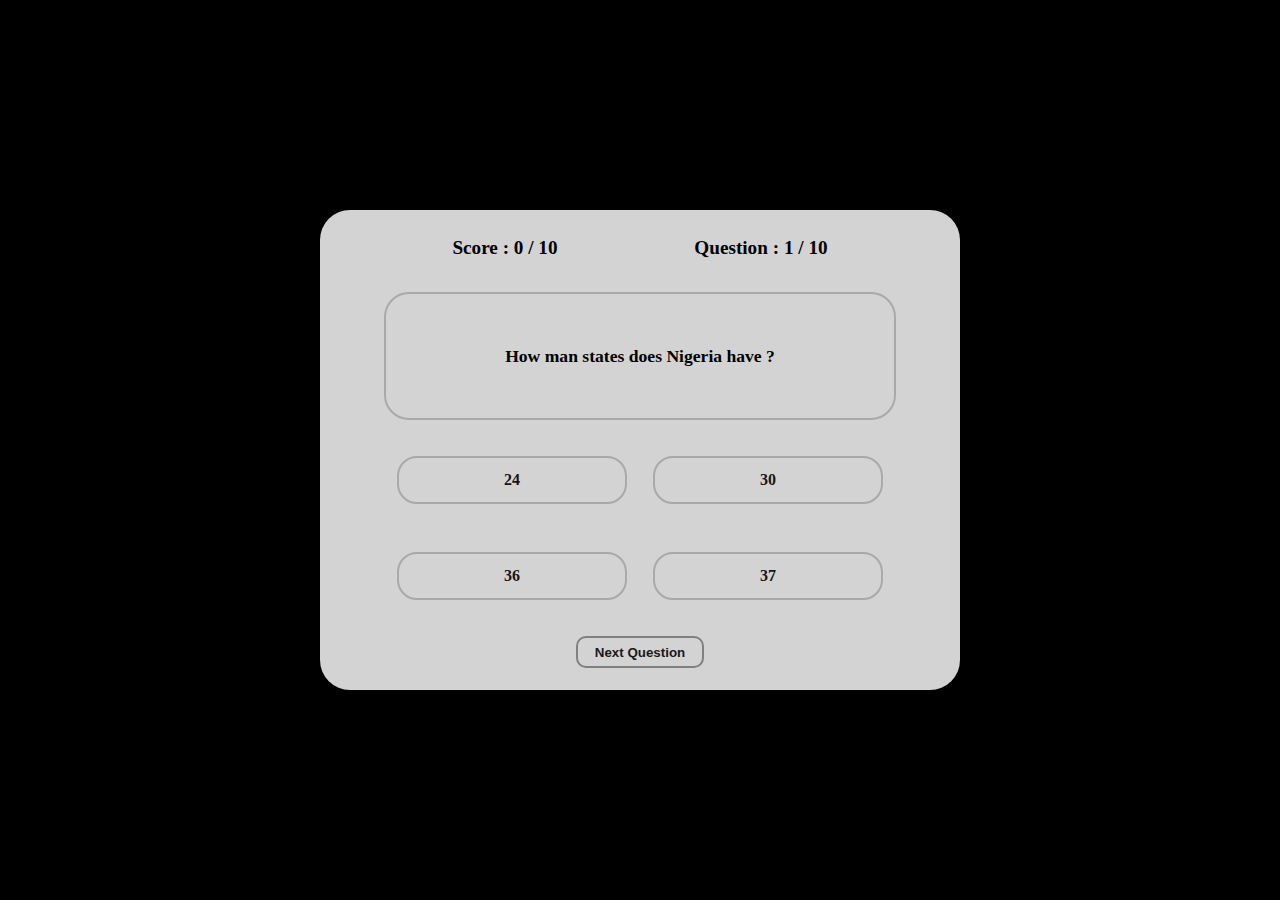
==== psychometric test/index.html @ 46ee0d46 "pyschometric test files" ====
<!DOCTYPE html>
<html lang="en">
<head>
    <meta charset="UTF-8">
    <title>Quiz</title>
    <link rel="stylesheet" href="styles.css">
</head>
<body onload="NextQuestion(0)">
    <main>
        <!-- creating a modal for when quiz ends -->
        <div class="modal-container" id="score-modal">

            <div class="modal-content-container">

                <h1>Congratulations, Quiz Completed.</h1>

                <div class="grade-details">
                    <p>Attempts : 10</p>
                    <p>Wrong Answers : <span id="wrong-answers"></span></p>
                    <p>Right Answers : <span id="right-answers"></span></p>
                    <p>Grade : <span id="grade-percentage"></span>%</p>
                    <p ><span id="remarks"></span></p>
                </div>

                <div class="modal-button-container">
                    <button onclick="closeScoreModal()">Continue</button>
                </div>

            </div>
        </div>
<!-- end of modal of quiz details-->

        <div class="game-quiz-container">

            <div class="game-details-container">
                <h1>Score : <span id="player-score"></span> / 10</h1>
                <h1> Question : <span id="question-number"></span> / 10</h1>
            </div>

            <div class="game-question-container">
                <h1 id="display-question"></h1>
            </div>

            <div class="game-options-container">

               <div class="modal-container" id="option-modal">

                    <div class="modal-content-container">
                         <h1>Please Pick An Option</h1>

                         <div class="modal-button-container">
                            <button onclick="closeOptionModal()">Continue</button>
                        </div>

                    </div>

               </div>

                <span>
                    <input type="radio" id="option-one" name="option" class="radio" value="optionA" />
                    <label for="option-one" class="option" id="option-one-label"></label>
                </span>


                <span>
                    <input type="radio" id="option-two" name="option" class="radio" value="optionB" />
                    <label for="option-two" class="option" id="option-two-label"></label>
                </span>


                <span>
                    <input type="radio" id="option-three" name="option" class="radio" value="optionC" />
                    <label for="option-three" class="option" id="option-three-label"></label>
                </span>


                <span>
                    <input type="radio" id="option-four" name="option" class="radio" value="optionD" />
                    <label for="option-four" class="option" id="option-four-label"></label>
                </span>


            </div>

            <div class="next-button-container">
                <button onclick="handleNextQuestion()">Next Question</button>
            </div>

        </div>
    </main>
    <script src="scripts.js"></script>
</body>
</html>
---- psychometric test/styles.css ----
*{
    margin: 0;
    padding: 0;
    box-sizing: border-box;
}

html, body{
    height: 100%;
}


body{
    font-family: 'Montserrat', serif;

}

main{
    width: 100%;
    min-height: 100vh;
    display: flex;
    flex-direction: column;
    justify-content: center;
    align-items: center;
    background-color: black;
    background: url('../assets/background_image.jpg');
    background-color : black;
    background-repeat: no-repeat;
    background-size: cover;
    background-position: center;
}

.game-quiz-container{
    width: 40rem;
    height: 30rem;
    background-color: lightgray;
    display: flex;
    flex-direction: column;
    align-items: center;
    justify-content: space-around;
    border-radius: 30px;
}

.game-details-container{
    width: 80%;
    height: 4rem;
    display: flex;
    justify-content: space-around;
    align-items: center;
}

.game-details-container h1{
    font-size: 1.2rem;
}

.game-question-container{
    width: 80%;
    height: 8rem;
    display: flex;
    align-items: center;
    justify-content: center;
    border: 2px solid darkgray;
    border-radius: 25px;
}

.game-question-container h1{
    font-size: 1.1rem;
    text-align: center;
    padding: 3px;
}

.game-options-container{
    width: 80%;
    height: 12rem;
    display: flex;
    flex-wrap: wrap;
    align-items: center;
    justify-content: space-around;
}

.game-options-container span{
    width: 45%;
    height: 3rem;
    border: 2px solid darkgray;
    border-radius: 20px;
    overflow: hidden;
}
span label{
    width: 100%;
    height: 100%;
    display: flex;
    align-items: center;
    justify-content: center;
    cursor: pointer;
    transition: transform 0.3s;
    font-weight: 600;
    color: rgb(22, 22, 22);
}

span label:hover{
    -ms-transform: scale(1.12);
    -webkit-transform: scale(1.12);
    transform: scale(1.12);
    color: white;
}

input[type="radio"] {
    position: relative;
    display: none;
}


input[type=radio]:checked ~ .option {
    background: paleturquoise;
}

.next-button-container{
    width: 50%;
    height: 3rem;
    display: flex;
    justify-content: center;
}
.next-button-container button{
    width: 8rem;
    height: 2rem;
    border-radius: 10px;
    background: none;
    color: rgb(25, 25, 25);
    font-weight: 600;
    border: 2px solid gray;
    cursor: pointer;
    outline: none;
}
.next-button-container button:hover{
    background-color: rgb(143, 93, 93);
}

.modal-container{
    display: none;
    position: fixed;
    z-index: 1; 
    left: 0;
    top: 0;
    width: 100%; 
    height: 100%; 
    overflow: auto; 
    background-color: rgb(0,0,0); 
    background-color: rgba(0,0,0,0.4); 
    flex-direction: column;
    align-items: center;
    justify-content: center; 
    -webkit-animation: fadeIn 1.2s ease-in-out;
    animation: fadeIn 1.2s ease-in-out;
}

.modal-content-container{
    height: 20rem;
    width: 25rem;
    background-color: rgb(43, 42, 42);
    display: flex;
    flex-direction: column;
    align-items: center;
    justify-content: space-around;
    border-radius: 25px;
}

.modal-content-container h1{
    font-size: 1.3rem;
    height: 3rem;
    color: lightgray;
    text-align: center;
}

.grade-details{
    width: 15rem;
    height: 10rem;
    display: flex;
    flex-direction: column;
    align-items: center;
    justify-content: space-around;
}

.grade-details p{
    color: white;
    text-align: center;
}

.modal-button-container{
    height: 2rem;
    width: 100%;
    display: flex;
    align-items: center;
    justify-content: center;
}

.modal-button-container button{
    width: 10rem;
    height: 2rem;
    background: none;
    outline: none;
    border: 1px solid rgb(252, 242, 241);
    color: white;
    font-size: 1.1rem;
    cursor: pointer;
    border-radius: 20px;
}
.modal-button-container button:hover{
    background-color: rgb(83, 82, 82);
}

@media(min-width : 300px) and (max-width : 350px){
    .game-quiz-container{
        width: 90%;
        height: 80vh;
     }
     .game-details-container h1{
        font-size: 0.8rem;
     }

     .game-question-container{
        height: 6rem;
     }
     .game-question-container h1{
       font-size: 0.9rem;
    }

    .game-options-container span{
        width: 90%;
        height: 2.5rem;
    }
    .game-options-container span label{
        font-size: 0.8rem;
    }
    .modal-content-container{
        width: 90%;
        height: 25rem;
    }

    .modal-content-container h1{
        font-size: 1.2rem;
    }
}

@media(min-width : 350px) and (max-width : 700px){
   .game-quiz-container{
       width: 90%;
       height: 80vh;
    }
    .game-details-container h1{
        font-size: 1rem;
    }

    .game-question-container{
        height: 8rem;
    }

    .game-question-container h1{
        font-size: 0.9rem;
     }

    .game-options-container span{
        width: 90%;
    }
    .modal-content-container{
        width: 90%;
        height: 25rem;
    }
    .modal-content-container h1{
        font-size: 1.2rem;
    }
}



@keyframes fadeIn {
    from {opacity: 0;}
    to {opacity:1 ;}
  }

  @-webkit-keyframes fadeIn {
    from {opacity: 0;}
    to {opacity: 1;}
  }
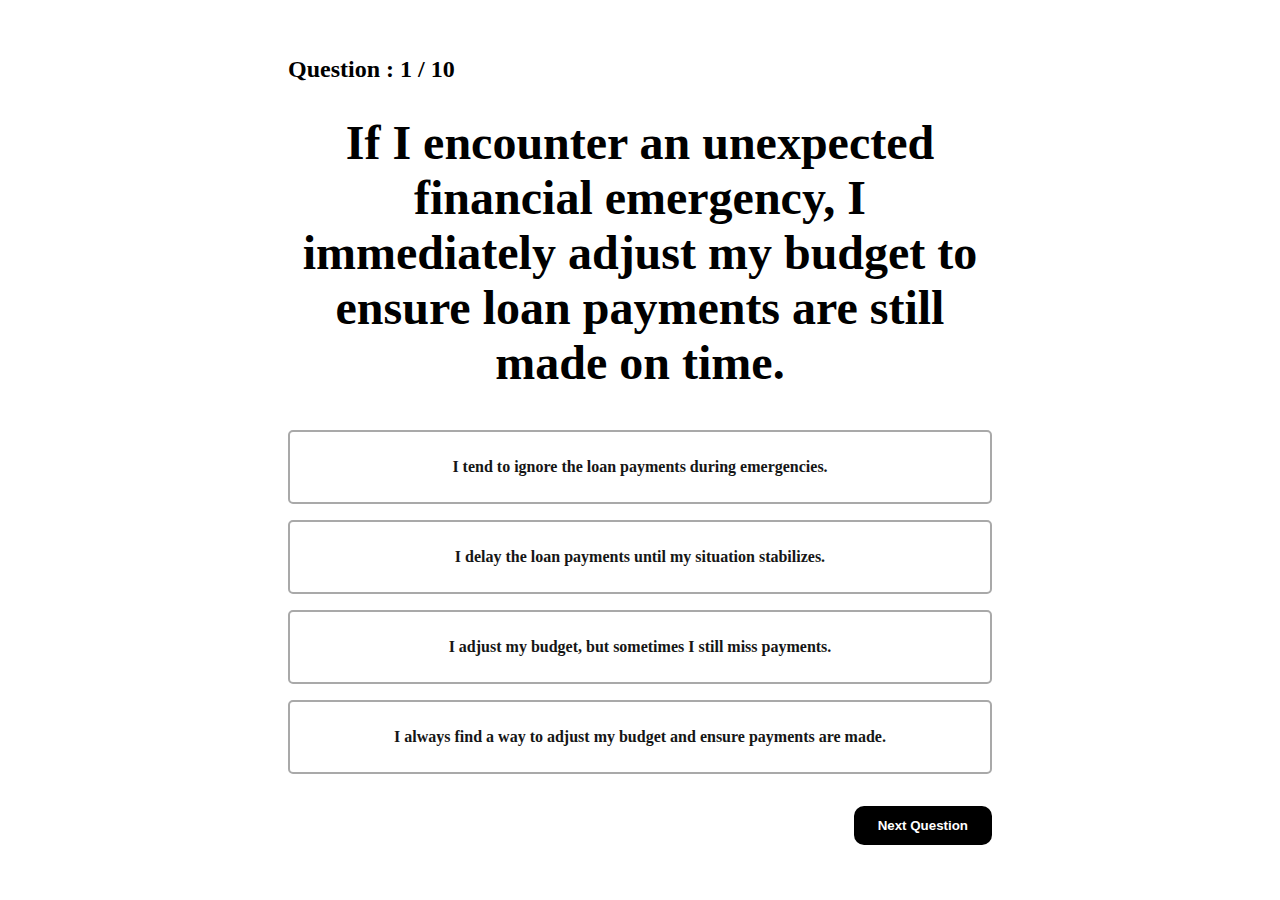
==== commit ba04be9f: "fixing psychometric test questions" ====
--- a/psychometric test/index.html
+++ b/psychometric test/index.html
@@ -33,7 +33,6 @@
         <div class="game-quiz-container">
 
             <div class="game-details-container">
-                <h1>Score : <span id="player-score"></span> / 10</h1>
                 <h1> Question : <span id="question-number"></span> / 10</h1>
             </div>
 
--- a/psychometric test/styles.css
+++ b/psychometric test/styles.css
@@ -1,159 +1,155 @@
-*{
+* {
     margin: 0;
     padding: 0;
     box-sizing: border-box;
 }
 
-html, body{
+html, body {
     height: 100%;
-}
-
-
-body{
     font-family: 'Montserrat', serif;
-
-}
-
-main{
+}
+
+body {
+    display: flex;
+    justify-content: center;
+    align-items: center;
+    background-color: white;
+    margin: 0;
+}
+
+main {
     width: 100%;
     min-height: 100vh;
     display: flex;
     flex-direction: column;
     justify-content: center;
     align-items: center;
-    background-color: black;
-    background: url('../assets/background_image.jpg');
-    background-color : black;
-    background-repeat: no-repeat;
+    background-color: white;
     background-size: cover;
     background-position: center;
 }
 
-.game-quiz-container{
-    width: 40rem;
-    height: 30rem;
-    background-color: lightgray;
-    display: flex;
-    flex-direction: column;
-    align-items: center;
-    justify-content: space-around;
-    border-radius: 30px;
-}
-
-.game-details-container{
-    width: 80%;
-    height: 4rem;
-    display: flex;
-    justify-content: space-around;
-    align-items: center;
-}
-
-.game-details-container h1{
-    font-size: 1.2rem;
-}
-
-.game-question-container{
-    width: 80%;
-    height: 8rem;
-    display: flex;
-    align-items: center;
-    justify-content: center;
+.game-quiz-container {
+    width: 60%;
+    background-color: white;
+    display: flex;
+    flex-direction: column;
+    align-items: center;
+    justify-content: space-between;
+    padding: 2rem;
+}
+
+.game-details-container {
+    width: 100%;
+    display: flex;
+    justify-content: space-between;
+    align-items: center;
+}
+
+.game-details-container h1 {
+    font-size: 1.5rem;
+    text-align: center;
+    font-weight: bold;
+}
+
+.game-question-container {
+    width: 100%;
+    text-align: center;
+    padding: 2rem 0;
+    font-size: 1.5rem;
+    font-weight: 500;
+}
+
+.game-options-container {
+    width: 100%;
+    display: flex;
+    flex-direction: column;
+    justify-content: space-between;
+}
+
+.game-options-container span {
+    width: 100%;
+    display: block;
+    margin: 0.5rem 0;
+    padding: 1rem;
     border: 2px solid darkgray;
-    border-radius: 25px;
-}
-
-.game-question-container h1{
-    font-size: 1.1rem;
-    text-align: center;
-    padding: 3px;
-}
-
-.game-options-container{
-    width: 80%;
-    height: 12rem;
-    display: flex;
-    flex-wrap: wrap;
-    align-items: center;
-    justify-content: space-around;
-}
-
-.game-options-container span{
-    width: 45%;
-    height: 3rem;
-    border: 2px solid darkgray;
-    border-radius: 20px;
-    overflow: hidden;
-}
-span label{
+    border-radius: 5px;
+    transition: background-color 0.3s;
+    cursor: pointer;
+}
+
+.game-options-container span label {
     width: 100%;
     height: 100%;
     display: flex;
     align-items: center;
     justify-content: center;
-    cursor: pointer;
-    transition: transform 0.3s;
     font-weight: 600;
     color: rgb(22, 22, 22);
-}
-
-span label:hover{
-    -ms-transform: scale(1.12);
-    -webkit-transform: scale(1.12);
-    transform: scale(1.12);
+    cursor: pointer;
+    text-align: left;
+    padding: 10px;
+}
+
+/* Hover effect for the option box */
+span:hover {
+    transform: scale(1.02);
+    background-color: lightgray;
+}
+
+/* Hidden radio button */
+input[type="radio"] {
+    display: none;
+}
+
+/* Highlight the whole box when the radio button is checked */
+input[type="radio"]:checked + label {
+    background-color: lightgray;
+    border-color: lightgray;
+}
+
+/* Next button styling */
+.next-button-container {
+    width: 100%;
+    display: flex;
+    justify-content: flex-end;
+    margin-top: 1.5rem;
+}
+
+.next-button-container button {
+    padding: 0.75rem 1.5rem;
+    border-radius: 10px;
+    background-color: black;
     color: white;
-}
-
-input[type="radio"] {
-    position: relative;
-    display: none;
-}
-
-
-input[type=radio]:checked ~ .option {
-    background: paleturquoise;
-}
-
-.next-button-container{
-    width: 50%;
-    height: 3rem;
-    display: flex;
-    justify-content: center;
-}
-.next-button-container button{
-    width: 8rem;
-    height: 2rem;
-    border-radius: 10px;
-    background: none;
-    color: rgb(25, 25, 25);
     font-weight: 600;
-    border: 2px solid gray;
     cursor: pointer;
     outline: none;
-}
-.next-button-container button:hover{
+    border: none;
+    transition: background-color 0.3s;
+}
+
+.next-button-container button:hover {
     background-color: rgb(143, 93, 93);
 }
 
-.modal-container{
+/* Modal container for results */
+.modal-container {
     display: none;
     position: fixed;
-    z-index: 1; 
+    z-index: 1;
     left: 0;
     top: 0;
-    width: 100%; 
-    height: 100%; 
-    overflow: auto; 
-    background-color: rgb(0,0,0); 
-    background-color: rgba(0,0,0,0.4); 
-    flex-direction: column;
-    align-items: center;
-    justify-content: center; 
+    width: 100%;
+    height: 100%;
+    background-color: rgba(0,0,0,0.4);
+    justify-content: center;
+    align-items: center;
     -webkit-animation: fadeIn 1.2s ease-in-out;
     animation: fadeIn 1.2s ease-in-out;
 }
 
-.modal-content-container{
-    height: 20rem;
+/* Modal content styling */
+.modal-content-container {
     width: 25rem;
     background-color: rgb(43, 42, 42);
     display: flex;
@@ -161,122 +157,88 @@
     align-items: center;
     justify-content: space-around;
     border-radius: 25px;
-}
-
-.modal-content-container h1{
+    padding: 1.5rem;
+}
+
+.modal-content-container h1 {
     font-size: 1.3rem;
-    height: 3rem;
     color: lightgray;
     text-align: center;
 }
 
-.grade-details{
-    width: 15rem;
-    height: 10rem;
+.grade-details {
+    width: 100%;
     display: flex;
     flex-direction: column;
     align-items: center;
     justify-content: space-around;
 }
 
-.grade-details p{
+.grade-details p {
     color: white;
     text-align: center;
 }
 
-.modal-button-container{
-    height: 2rem;
-    width: 100%;
-    display: flex;
-    align-items: center;
-    justify-content: center;
-}
-
-.modal-button-container button{
+.modal-button-container {
+    width: 100%;
+    display: flex;
+    justify-content: center;
+}
+
+.modal-button-container button {
     width: 10rem;
     height: 2rem;
-    background: none;
+    background-color: black;
     outline: none;
-    border: 1px solid rgb(252, 242, 241);
+    border: none;
     color: white;
     font-size: 1.1rem;
     cursor: pointer;
     border-radius: 20px;
 }
-.modal-button-container button:hover{
+
+.modal-button-container button:hover {
     background-color: rgb(83, 82, 82);
 }
 
-@media(min-width : 300px) and (max-width : 350px){
-    .game-quiz-container{
-        width: 90%;
-        height: 80vh;
-     }
-     .game-details-container h1{
+/* Media queries for responsiveness */
+@media(min-width: 300px) and (max-width: 350px) {
+    .game-quiz-container {
+        width: 90%;
+    }
+    .game-details-container h1 {
         font-size: 0.8rem;
-     }
-
-     .game-question-container{
-        height: 6rem;
-     }
-     .game-question-container h1{
-       font-size: 0.9rem;
-    }
-
-    .game-options-container span{
-        width: 90%;
-        height: 2.5rem;
-    }
-    .game-options-container span label{
-        font-size: 0.8rem;
-    }
-    .modal-content-container{
+    }
+    .game-question-container {
+        font-size: 1.2rem;
+    }
+    .game-options-container span {
+        font-size: 0.9rem;
+        padding: 0.5rem;
+    }
+    .modal-content-container {
         width: 90%;
         height: 25rem;
     }
-
-    .modal-content-container h1{
-        font-size: 1.2rem;
-    }
-}
-
-@media(min-width : 350px) and (max-width : 700px){
-   .game-quiz-container{
-       width: 90%;
-       height: 80vh;
-    }
-    .game-details-container h1{
+}
+
+@media(min-width: 350px) and (max-width: 700px) {
+    .game-quiz-container {
+        width: 90%;
+    }
+    .game-details-container h1 {
         font-size: 1rem;
     }
-
-    .game-question-container{
-        height: 8rem;
-    }
-
-    .game-question-container h1{
-        font-size: 0.9rem;
-     }
-
-    .game-options-container span{
-        width: 90%;
-    }
-    .modal-content-container{
+    .game-question-container {
+        font-size: 1.3rem;
+    }
+    .modal-content-container {
         width: 90%;
         height: 25rem;
     }
-    .modal-content-container h1{
-        font-size: 1.2rem;
-    }
-}
-
-
+}
 
 @keyframes fadeIn {
     from {opacity: 0;}
-    to {opacity:1 ;}
-  }
-
-  @-webkit-keyframes fadeIn {
-    from {opacity: 0;}
     to {opacity: 1;}
-  }+}